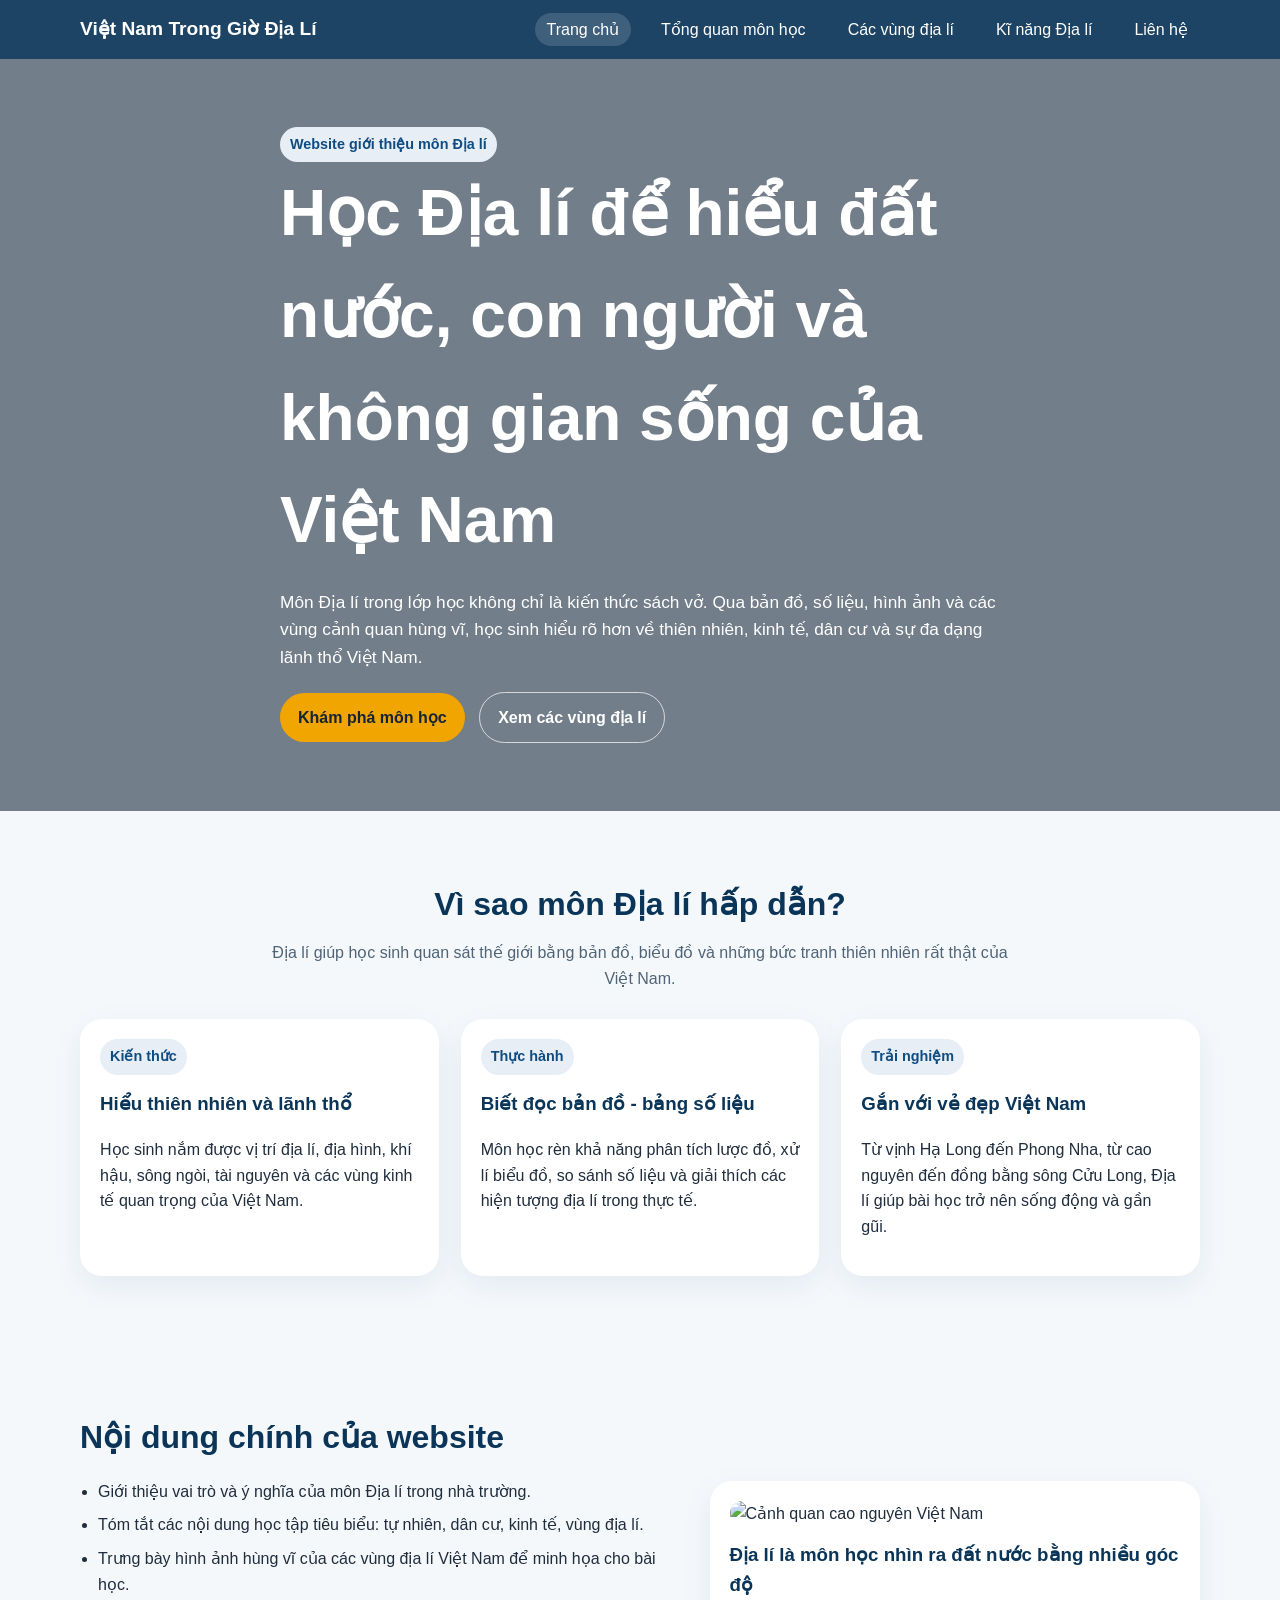
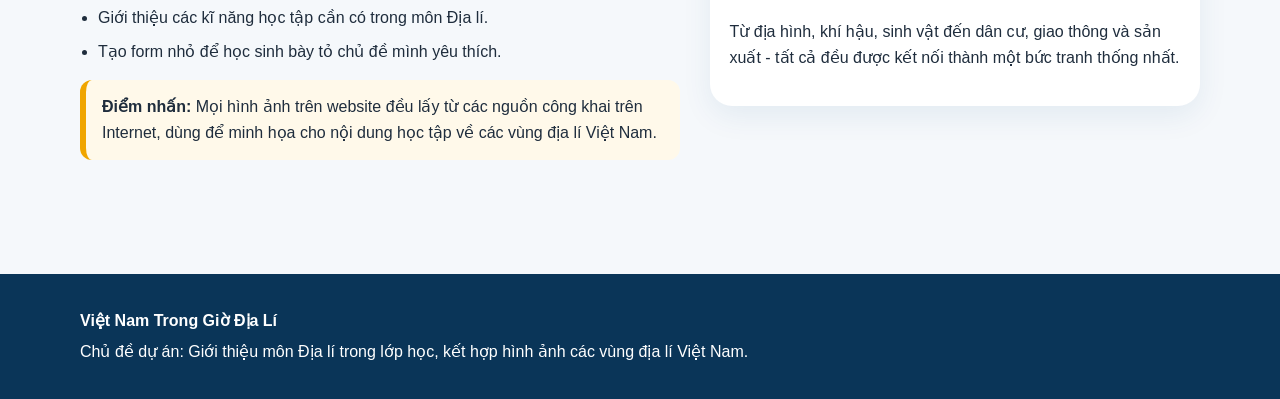
==== index.html @ 9941c91f "update" ====
<!DOCTYPE html>
<html lang="vi">
<head>
  <meta charset="UTF-8">
  <meta name="viewport" content="width=device-width, initial-scale=1.0">
  <title>Việt Nam Trong Giờ Địa Lí</title>
  <link rel="stylesheet" href="style.css">
</head>
<body>
  <header>
    <div class="container navbar">
      <div class="logo">Việt Nam Trong Giờ Địa Lí</div>
      <nav>
        <ul>
          <li><a class="active" href="index.html">Trang chủ</a></li>
          <li><a href="tong-quan.html">Tổng quan môn học</a></li>
          <li><a href="vung-dia-ly.html">Các vùng địa lí</a></li>
          <li><a href="ky-nang.html">Kĩ năng Địa lí</a></li>
          <li><a href="lien-he.html">Liên hệ</a></li>
        </ul>
      </nav>
    </div>
  </header>

  <section class="hero">
    <div class="container hero-content">
      <span class="badge">Website giới thiệu môn Địa lí</span>
      <h1>Học Địa lí để hiểu đất nước, con người và không gian sống của Việt Nam</h1>
      <p>Môn Địa lí trong lớp học không chỉ là kiến thức sách vở. Qua bản đồ, số liệu, hình ảnh và các vùng cảnh quan hùng vĩ, học sinh hiểu rõ hơn về thiên nhiên, kinh tế, dân cư và sự đa dạng lãnh thổ Việt Nam.</p>
      <a class="btn" href="tong-quan.html">Khám phá môn học</a>
      <a class="btn outline" href="vung-dia-ly.html">Xem các vùng địa lí</a>
    </div>
  </section>

  <section>
    <div class="container">
      <div class="section-title">
        <h2>Vì sao môn Địa lí hấp dẫn?</h2>
        <p>Địa lí giúp học sinh quan sát thế giới bằng bản đồ, biểu đồ và những bức tranh thiên nhiên rất thật của Việt Nam.</p>
      </div>
      <div class="grid cards-3">
        <div class="card">
          <span class="badge">Kiến thức</span>
          <h3>Hiểu thiên nhiên và lãnh thổ</h3>
          <p>Học sinh nắm được vị trí địa lí, địa hình, khí hậu, sông ngòi, tài nguyên và các vùng kinh tế quan trọng của Việt Nam.</p>
        </div>
        <div class="card">
          <span class="badge">Thực hành</span>
          <h3>Biết đọc bản đồ - bảng số liệu</h3>
          <p>Môn học rèn khả năng phân tích lược đồ, xử lí biểu đồ, so sánh số liệu và giải thích các hiện tượng địa lí trong thực tế.</p>
        </div>
        <div class="card">
          <span class="badge">Trải nghiệm</span>
          <h3>Gắn với vẻ đẹp Việt Nam</h3>
          <p>Từ vịnh Hạ Long đến Phong Nha, từ cao nguyên đến đồng bằng sông Cửu Long, Địa lí giúp bài học trở nên sống động và gần gũi.</p>
        </div>
      </div>
    </div>
  </section>

  <section>
    <div class="container split">
      <div>
        <div class="section-title" style="text-align:left; margin-bottom:14px;">
          <h2>Nội dung chính của website</h2>
        </div>
        <ul class="list-check">
          <li>Giới thiệu vai trò và ý nghĩa của môn Địa lí trong nhà trường.</li>
          <li>Tóm tắt các nội dung học tập tiêu biểu: tự nhiên, dân cư, kinh tế, vùng địa lí.</li>
          <li>Trưng bày hình ảnh hùng vĩ của các vùng địa lí Việt Nam để minh họa cho bài học.</li>
          <li>Giới thiệu các kĩ năng học tập cần có trong môn Địa lí.</li>
          <li>Tạo form nhỏ để học sinh bày tỏ chủ đề mình yêu thích.</li>
        </ul>
        <p class="note"><strong>Điểm nhấn:</strong> Mọi hình ảnh trên website đều lấy từ các nguồn công khai trên Internet, dùng để minh họa cho nội dung học tập về các vùng địa lí Việt Nam.</p>
      </div>
      <div class="card">
        <img src="https://vietnam.travel/sites/default/files/inline-images/shutterstock_2152034161.jpg" alt="Cảnh quan cao nguyên Việt Nam">
        <h3>Địa lí là môn học nhìn ra đất nước bằng nhiều góc độ</h3>
        <p>Từ địa hình, khí hậu, sinh vật đến dân cư, giao thông và sản xuất - tất cả đều được kết nối thành một bức tranh thống nhất.</p>
      </div>
    </div>
  </section>

  <footer>
    <div class="container">
      <p><strong>Việt Nam Trong Giờ Địa Lí</strong></p>
      <p>Chủ đề dự án: Giới thiệu môn Địa lí trong lớp học, kết hợp hình ảnh các vùng địa lí Việt Nam.</p>
    </div>
  </footer>
</body>
</html>
---- style.css ----
:root {
  --primary: #0f4c81;
  --primary-dark: #0a3558;
  --accent: #f0a500;
  --bg: #f5f8fb;
  --text: #1f2d3d;
  --white: #ffffff;
  --soft: #e7eef5;
}
* { box-sizing: border-box; }
html { scroll-behavior: smooth; }
body {
  margin: 0;
  font-family: Arial, Helvetica, sans-serif;
  color: var(--text);
  background: var(--bg);
  line-height: 1.6;
}
a { color: inherit; text-decoration: none; }
img { max-width: 100%; display: block; border-radius: 18px; }
.container { width: min(1120px, 92%); margin: auto; }
header {
  position: sticky; top: 0; z-index: 50;
  background: rgba(10, 53, 88, 0.92);
  backdrop-filter: blur(8px);
}
.navbar {
  display: flex; justify-content: space-between; align-items: center;
  padding: 14px 0;
}
.logo {
  font-size: 1.2rem; font-weight: bold; color: var(--white);
}
nav ul {
  list-style: none; margin: 0; padding: 0; display: flex; gap: 18px; flex-wrap: wrap;
}
nav a {
  color: var(--white); padding: 8px 12px; border-radius: 999px;
}
nav a:hover, nav a.active { background: rgba(255,255,255,0.15); }
.hero {
  min-height: 82vh;
  color: var(--white);
  display: flex; align-items: center;
  background:
    linear-gradient(rgba(7,25,44,0.55), rgba(7,25,44,0.55)),
    url('https://www.paradisevietnam.com/public/backend/uploads/images/what-about-ha-long-bay-4.jpg') center/cover no-repeat;
}
.hero-content { max-width: 720px; }
.hero h1 { font-size: clamp(2.1rem, 5vw, 4rem); margin: 0 0 12px; }
.hero p { font-size: 1.08rem; margin-bottom: 20px; }
.btn {
  display: inline-block; background: var(--accent); color: #142433; font-weight: bold;
  padding: 12px 18px; border-radius: 999px; margin-right: 10px;
}
.btn.outline { background: transparent; color: var(--white); border: 1px solid rgba(255,255,255,0.7); }
section { padding: 68px 0; }
.section-title {
  text-align: center; margin-bottom: 28px;
}
.section-title h2 { margin: 0 0 10px; font-size: 2rem; color: var(--primary-dark); }
.section-title p { margin: 0 auto; max-width: 760px; color: #4f6476; }
.grid {
  display: grid; gap: 22px;
}
.cards-3 { grid-template-columns: repeat(auto-fit, minmax(240px, 1fr)); }
.cards-2 { grid-template-columns: repeat(auto-fit, minmax(300px, 1fr)); }
.card {
  background: var(--white); border-radius: 22px; padding: 20px;
  box-shadow: 0 10px 30px rgba(15, 76, 129, 0.08);
}
.card h3 { margin-top: 14px; color: var(--primary-dark); }
.badge {
  display: inline-block; background: var(--soft); color: var(--primary);
  padding: 6px 10px; border-radius: 999px; font-size: 0.9rem; font-weight: bold;
}
.split {
  display: grid; grid-template-columns: 1.1fr 0.9fr; gap: 30px; align-items: center;
}
.list-check { padding-left: 18px; }
.list-check li { margin-bottom: 8px; }
.table-wrap { overflow-x: auto; }
table {
  width: 100%; border-collapse: collapse; background: var(--white);
  border-radius: 16px; overflow: hidden;
  box-shadow: 0 10px 30px rgba(15, 76, 129, 0.08);
}
th, td { padding: 14px; text-align: left; border-bottom: 1px solid #e8eef4; }
th { background: var(--primary); color: var(--white); }
tr:hover td { background: #f9fbfd; }
.gallery img { height: 220px; width: 100%; object-fit: cover; }
.video-box iframe {
  width: 100%; min-height: 360px; border: 0; border-radius: 22px;
  box-shadow: 0 10px 30px rgba(15, 76, 129, 0.12);
}
form {
  background: var(--white); padding: 22px; border-radius: 22px;
  box-shadow: 0 10px 30px rgba(15, 76, 129, 0.08);
}
label { display: block; margin: 12px 0 6px; font-weight: bold; }
input, textarea, select {
  width: 100%; padding: 12px 14px; border-radius: 12px; border: 1px solid #c9d6e2;
  font: inherit;
}
textarea { min-height: 120px; resize: vertical; }
button {
  margin-top: 14px; background: var(--primary); color: var(--white); border: none;
  padding: 12px 18px; border-radius: 12px; cursor: pointer;
}
footer {
  background: var(--primary-dark); color: var(--white); padding: 28px 0; margin-top: 30px;
}
footer p { margin: 6px 0; }
.note {
  background: #fff9ea; border-left: 6px solid var(--accent); padding: 14px 16px; border-radius: 12px;
}
@media (max-width: 800px) {
  .split { grid-template-columns: 1fr; }
  .hero { min-height: 72vh; }
  nav ul { gap: 8px; justify-content: flex-end; }
  .video-box iframe { min-height: 240px; }
}
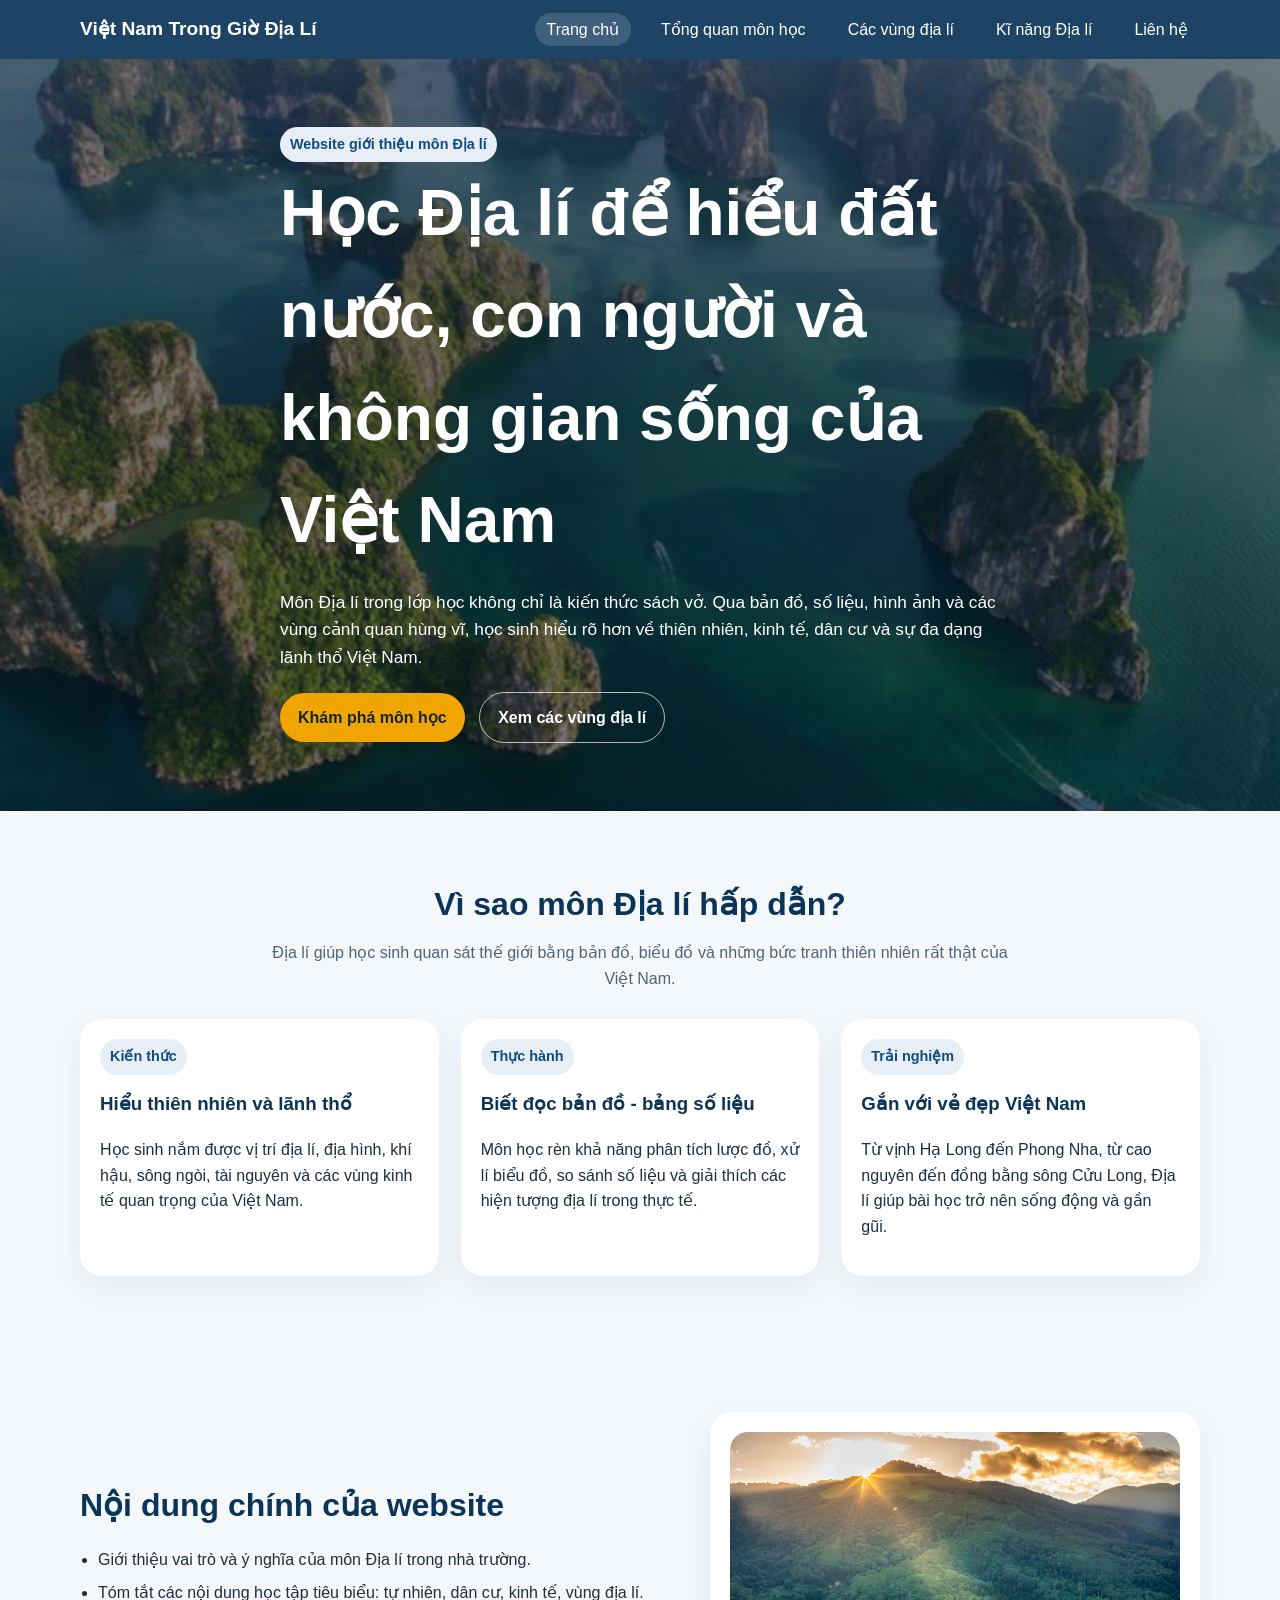
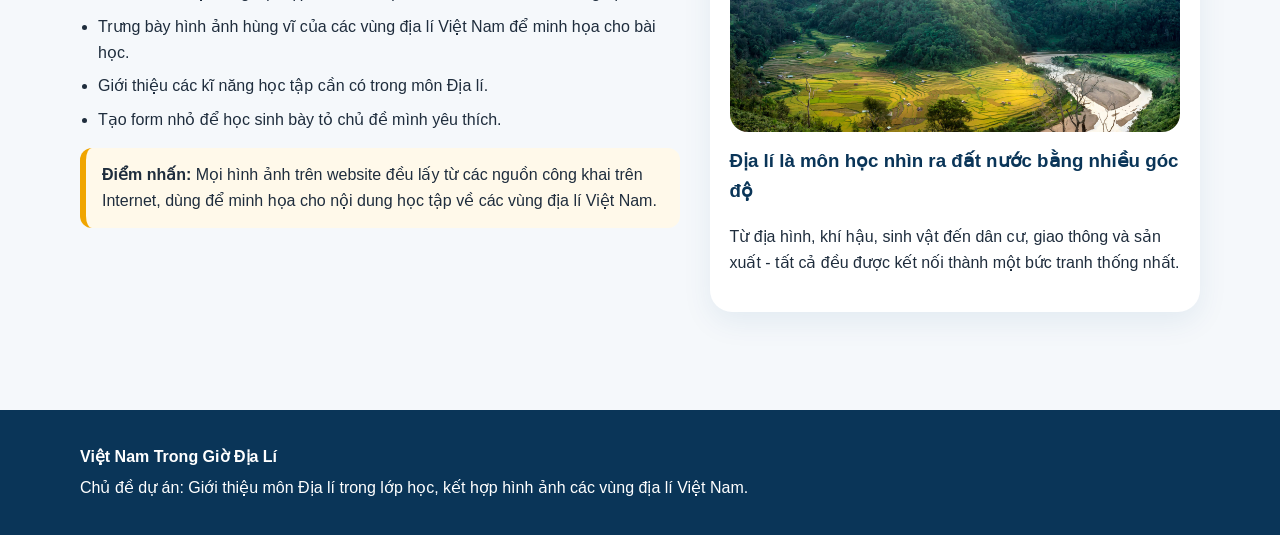
==== commit 1b2ff4eb: "update1" ====
--- a/index.html
+++ b/index.html
@@ -74,7 +74,7 @@
         <p class="note"><strong>Điểm nhấn:</strong> Mọi hình ảnh trên website đều lấy từ các nguồn công khai trên Internet, dùng để minh họa cho nội dung học tập về các vùng địa lí Việt Nam.</p>
       </div>
       <div class="card">
-        <img src="https://vietnam.travel/sites/default/files/inline-images/shutterstock_2152034161.jpg" alt="Cảnh quan cao nguyên Việt Nam">
+        <img src="SRC/shutterstock_2152034161.jpg" alt="Cảnh quan cao nguyên Việt Nam">
         <h3>Địa lí là môn học nhìn ra đất nước bằng nhiều góc độ</h3>
         <p>Từ địa hình, khí hậu, sinh vật đến dân cư, giao thông và sản xuất - tất cả đều được kết nối thành một bức tranh thống nhất.</p>
       </div>
--- a/style.css
+++ b/style.css
@@ -44,7 +44,7 @@
   display: flex; align-items: center;
   background:
     linear-gradient(rgba(7,25,44,0.55), rgba(7,25,44,0.55)),
-    url('https://www.paradisevietnam.com/public/backend/uploads/images/what-about-ha-long-bay-4.jpg') center/cover no-repeat;
+    url('SRC/what-about-ha-long-bay-4.jpg') center/cover no-repeat;
 }
 .hero-content { max-width: 720px; }
 .hero h1 { font-size: clamp(2.1rem, 5vw, 4rem); margin: 0 0 12px; }
@@ -89,9 +89,45 @@
 th { background: var(--primary); color: var(--white); }
 tr:hover td { background: #f9fbfd; }
 .gallery img { height: 220px; width: 100%; object-fit: cover; }
-.video-box iframe {
+.video-box iframe,
+.video-box video {
   width: 100%; min-height: 360px; border: 0; border-radius: 22px;
   box-shadow: 0 10px 30px rgba(15, 76, 129, 0.12);
+}
+.team-section {
+  padding: 40px 0;
+  background: linear-gradient(135deg, var(--soft) 0%, var(--bg) 100%);
+}
+.team-card {
+  background: var(--white); border-radius: 22px; padding: 28px;
+  box-shadow: 0 10px 30px rgba(15, 76, 129, 0.1);
+  max-width: 600px; margin: auto;
+}
+.team-header {
+  display: flex; justify-content: space-between; align-items: center;
+  margin-bottom: 20px; padding-bottom: 16px;
+  border-bottom: 2px solid var(--soft);
+}
+.team-header h3 {
+  margin: 0; color: var(--primary-dark); font-size: 1.5rem;
+}
+.team-badge {
+  background: var(--primary); color: var(--white);
+  padding: 8px 16px; border-radius: 999px; font-weight: bold;
+}
+.team-content {
+  text-align: center;
+}
+.team-class {
+  font-size: 1.1rem; color: var(--text); margin-bottom: 18px;
+}
+.team-members {
+  display: flex; flex-wrap: wrap; gap: 10px; justify-content: center;
+}
+.member {
+  background: var(--soft); color: var(--primary);
+  padding: 10px 18px; border-radius: 999px; font-weight: 500;
+  display: inline-block;
 }
 form {
   background: var(--white); padding: 22px; border-radius: 22px;
